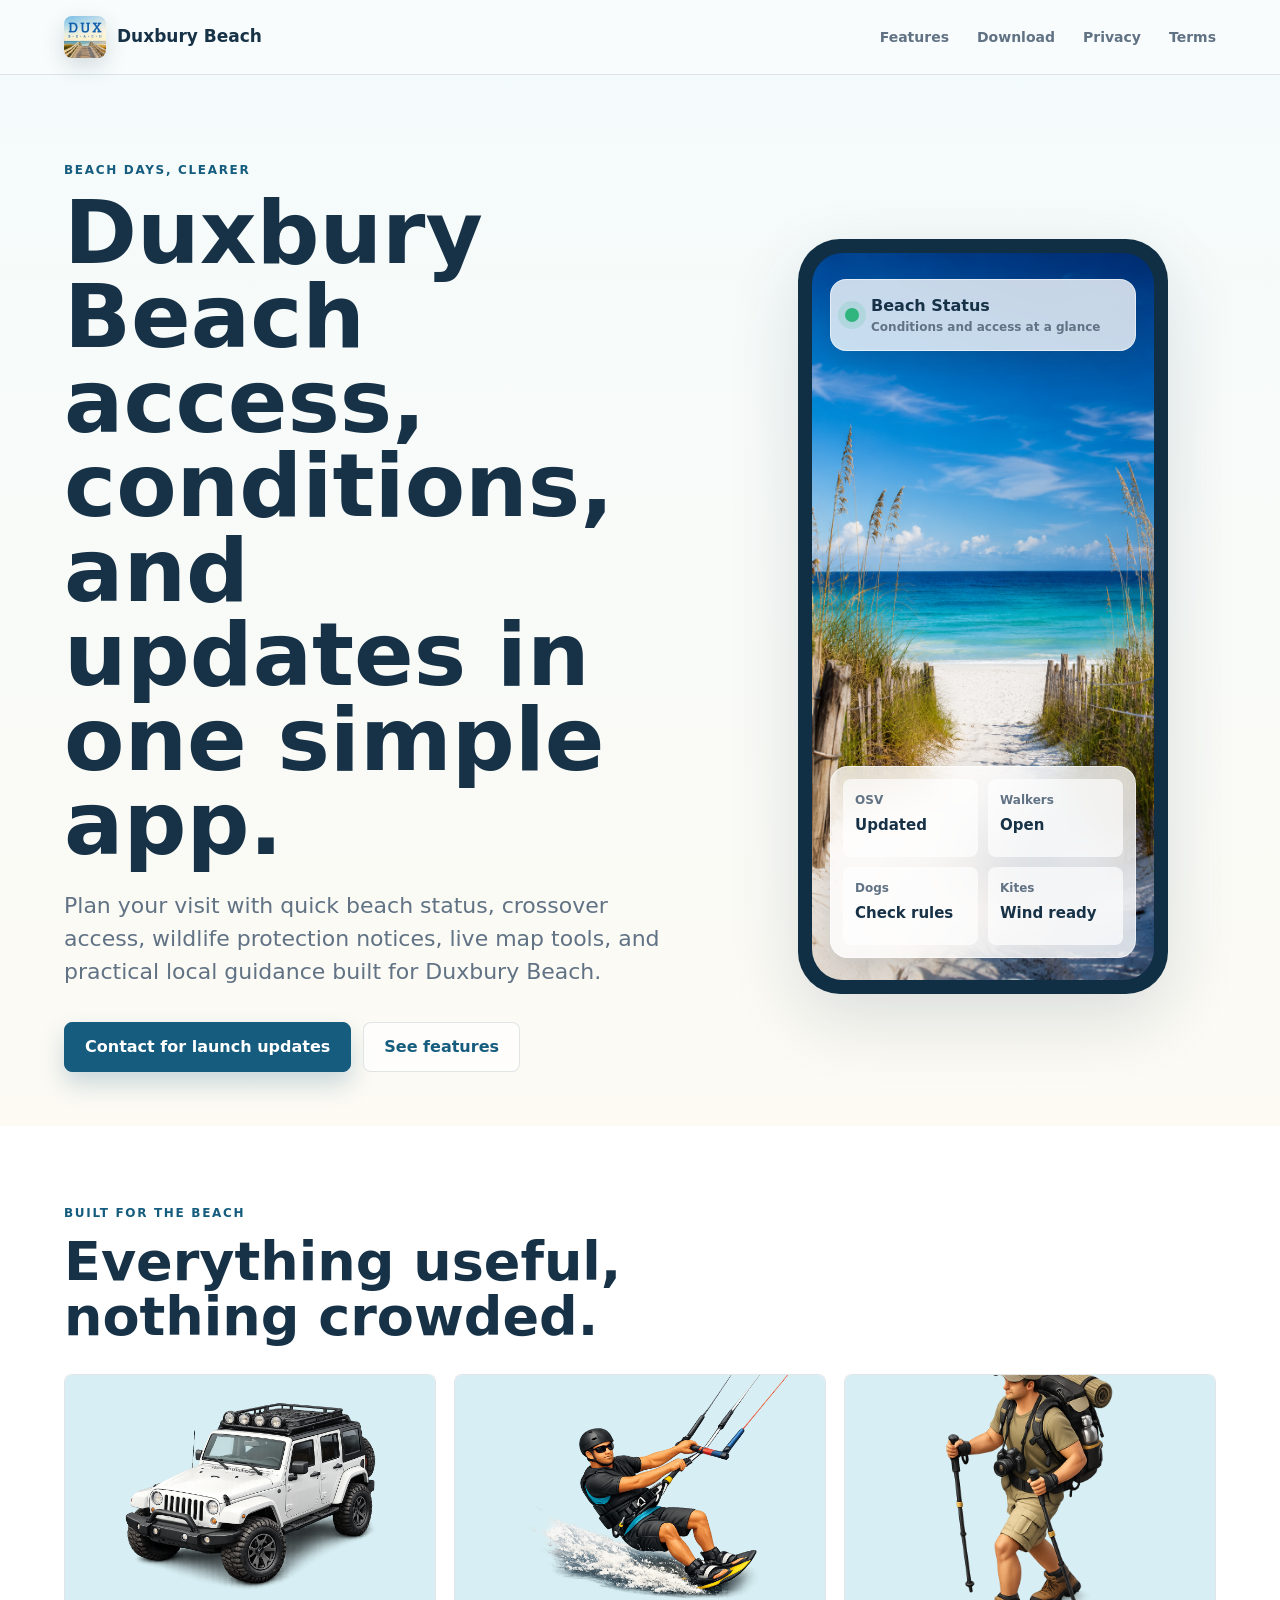
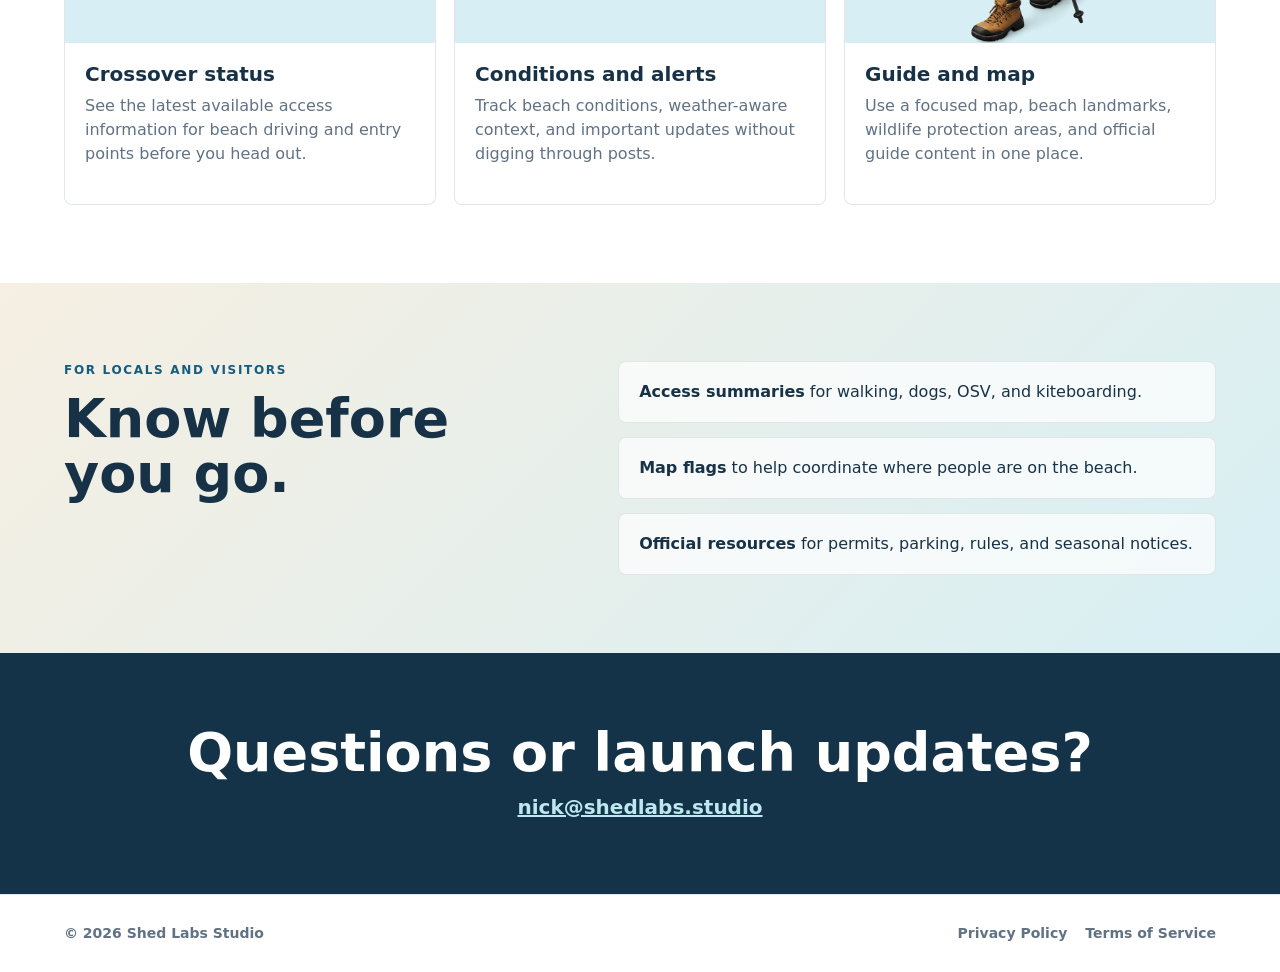
==== index.html @ df53285b "Build Duxbury Beach marketing site" ====
<!doctype html>
<html lang="en">
  <head>
    <meta charset="utf-8">
    <meta name="viewport" content="width=device-width, initial-scale=1">
    <title>Duxbury Beach App</title>
    <meta name="description" content="A clean companion app for Duxbury Beach access, conditions, maps, alerts, and local guidance.">
    <link rel="icon" href="assets/appicon.png">
    <link rel="stylesheet" href="styles.css">
  </head>
  <body>
    <header class="site-header">
      <a class="brand" href="index.html" aria-label="Duxbury Beach App home">
        <img src="assets/appicon.png" alt="" width="42" height="42">
        <span>Duxbury Beach</span>
      </a>
      <nav aria-label="Primary navigation">
        <a href="#features">Features</a>
        <a href="#download">Download</a>
        <a href="privacy.html">Privacy</a>
        <a href="terms.html">Terms</a>
      </nav>
    </header>

    <main>
      <section class="hero">
        <div class="hero-copy">
          <p class="eyebrow">Beach days, clearer</p>
          <h1>Duxbury Beach access, conditions, and updates in one simple app.</h1>
          <p class="hero-text">
            Plan your visit with quick beach status, crossover access, wildlife protection notices,
            live map tools, and practical local guidance built for Duxbury Beach.
          </p>
          <div class="hero-actions" id="download">
            <a class="button primary" href="mailto:nick@shedlabs.studio?subject=Duxbury%20Beach%20App">Contact for launch updates</a>
            <a class="button secondary" href="#features">See features</a>
          </div>
        </div>

        <div class="phone-wrap" aria-label="App preview">
          <div class="phone">
            <div class="phone-screen">
              <img class="phone-bg" src="assets/bg.png" alt="">
              <div class="status-card top">
                <span class="status-dot"></span>
                <div>
                  <strong>Beach Status</strong>
                  <span>Conditions and access at a glance</span>
                </div>
              </div>
              <div class="status-grid">
                <div>
                  <span>OSV</span>
                  <strong>Updated</strong>
                </div>
                <div>
                  <span>Walkers</span>
                  <strong>Open</strong>
                </div>
                <div>
                  <span>Dogs</span>
                  <strong>Check rules</strong>
                </div>
                <div>
                  <span>Kites</span>
                  <strong>Wind ready</strong>
                </div>
              </div>
            </div>
          </div>
        </div>
      </section>

      <section class="feature-band" id="features">
        <div class="section-heading">
          <p class="eyebrow">Built for the beach</p>
          <h2>Everything useful, nothing crowded.</h2>
        </div>
        <div class="features">
          <article class="feature">
            <img src="assets/osv.png" alt="Off-road vehicle near Duxbury Beach">
            <h3>Crossover status</h3>
            <p>See the latest available access information for beach driving and entry points before you head out.</p>
          </article>
          <article class="feature">
            <img src="assets/kiteboarder.png" alt="Kiteboarder on the coast">
            <h3>Conditions and alerts</h3>
            <p>Track beach conditions, weather-aware context, and important updates without digging through posts.</p>
          </article>
          <article class="feature">
            <img src="assets/walker.png" alt="Person walking on the beach">
            <h3>Guide and map</h3>
            <p>Use a focused map, beach landmarks, wildlife protection areas, and official guide content in one place.</p>
          </article>
        </div>
      </section>

      <section class="split-section">
        <div>
          <p class="eyebrow">For locals and visitors</p>
          <h2>Know before you go.</h2>
        </div>
        <div class="info-list">
          <p><strong>Access summaries</strong> for walking, dogs, OSV, and kiteboarding.</p>
          <p><strong>Map flags</strong> to help coordinate where people are on the beach.</p>
          <p><strong>Official resources</strong> for permits, parking, rules, and seasonal notices.</p>
        </div>
      </section>

      <section class="contact-section">
        <h2>Questions or launch updates?</h2>
        <a href="mailto:nick@shedlabs.studio">nick@shedlabs.studio</a>
      </section>
    </main>

    <footer>
      <span>&copy; 2026 Shed Labs Studio</span>
      <div>
        <a href="privacy.html">Privacy Policy</a>
        <a href="terms.html">Terms of Service</a>
      </div>
    </footer>
  </body>
</html>
---- styles.css ----
:root {
  --ink: #173247;
  --muted: #607284;
  --blue: #217aa2;
  --blue-dark: #155c7e;
  --sea: #d7eff4;
  --sand: #f6efe2;
  --white: #ffffff;
  --line: rgba(23, 50, 71, 0.12);
  --shadow: 0 24px 70px rgba(23, 50, 71, 0.14);
}

* {
  box-sizing: border-box;
}

html {
  scroll-behavior: smooth;
}

body {
  margin: 0;
  color: var(--ink);
  background: linear-gradient(180deg, #f4fbfc 0%, #fffaf1 58%, #ffffff 100%);
  font-family: Inter, ui-sans-serif, system-ui, -apple-system, BlinkMacSystemFont, "Segoe UI", sans-serif;
  line-height: 1.5;
}

img {
  display: block;
  max-width: 100%;
}

a {
  color: inherit;
}

.site-header {
  position: sticky;
  top: 0;
  z-index: 10;
  display: flex;
  align-items: center;
  justify-content: space-between;
  gap: 24px;
  padding: 16px clamp(20px, 5vw, 72px);
  background: rgba(248, 252, 252, 0.86);
  border-bottom: 1px solid var(--line);
  backdrop-filter: blur(18px);
}

.brand {
  display: inline-flex;
  align-items: center;
  gap: 11px;
  color: var(--ink);
  font-size: 17px;
  font-weight: 800;
  text-decoration: none;
}

.brand img {
  border-radius: 8px;
  box-shadow: 0 8px 22px rgba(23, 50, 71, 0.16);
}

nav {
  display: flex;
  align-items: center;
  gap: clamp(14px, 2.4vw, 28px);
  color: var(--muted);
  font-size: 14px;
  font-weight: 700;
}

nav a {
  text-decoration: none;
}

nav a:hover {
  color: var(--blue-dark);
}

.hero {
  min-height: calc(100svh - 75px);
  display: grid;
  grid-template-columns: minmax(0, 1.02fr) minmax(320px, 0.78fr);
  align-items: center;
  gap: clamp(34px, 6vw, 92px);
  padding: clamp(40px, 7vw, 86px) clamp(20px, 5vw, 72px) 54px;
  overflow: hidden;
}

.hero-copy {
  max-width: 760px;
}

.eyebrow {
  margin: 0 0 12px;
  color: var(--blue-dark);
  font-size: 12px;
  font-weight: 900;
  letter-spacing: 0.14em;
  text-transform: uppercase;
}

h1,
h2,
h3,
p {
  margin-top: 0;
}

h1 {
  max-width: 760px;
  margin-bottom: 22px;
  font-size: clamp(44px, 7vw, 88px);
  line-height: 0.96;
  letter-spacing: 0;
}

h2 {
  margin-bottom: 18px;
  font-size: clamp(30px, 4.5vw, 54px);
  line-height: 1.02;
  letter-spacing: 0;
}

h3 {
  margin-bottom: 8px;
  font-size: 20px;
  line-height: 1.15;
}

.hero-text {
  max-width: 640px;
  color: var(--muted);
  font-size: clamp(18px, 2vw, 22px);
}

.hero-actions {
  display: flex;
  flex-wrap: wrap;
  gap: 12px;
  margin-top: 34px;
}

.button {
  display: inline-flex;
  align-items: center;
  justify-content: center;
  min-height: 50px;
  padding: 0 20px;
  border: 1px solid var(--line);
  border-radius: 8px;
  font-weight: 850;
  text-decoration: none;
}

.button.primary {
  color: var(--white);
  background: var(--blue-dark);
  border-color: var(--blue-dark);
  box-shadow: 0 12px 24px rgba(21, 92, 126, 0.22);
}

.button.secondary {
  color: var(--blue-dark);
  background: rgba(255, 255, 255, 0.66);
}

.phone-wrap {
  display: flex;
  justify-content: center;
}

.phone {
  width: min(370px, 78vw);
  aspect-ratio: 0.49;
  padding: 13px;
  border: 1px solid rgba(23, 50, 71, 0.18);
  border-radius: 42px;
  background: #102f44;
  box-shadow: var(--shadow);
}

.phone-screen {
  position: relative;
  height: 100%;
  overflow: hidden;
  border-radius: 31px;
  background: #e9f5f7;
}

.phone-bg {
  width: 100%;
  height: 100%;
  object-fit: cover;
}

.status-card,
.status-grid {
  position: absolute;
  left: 18px;
  right: 18px;
  border: 1px solid rgba(255, 255, 255, 0.52);
  background: rgba(255, 255, 255, 0.78);
  backdrop-filter: blur(16px);
  box-shadow: 0 12px 28px rgba(23, 50, 71, 0.16);
}

.status-card {
  top: 26px;
  display: flex;
  align-items: center;
  gap: 12px;
  padding: 14px;
  border-radius: 16px;
}

.status-card strong,
.status-card span {
  display: block;
}

.status-card span {
  color: var(--muted);
  font-size: 12px;
  font-weight: 700;
}

.status-dot {
  flex: 0 0 auto;
  width: 14px;
  height: 14px;
  border-radius: 50%;
  background: #2fb57d;
  box-shadow: 0 0 0 7px rgba(47, 181, 125, 0.14);
}

.status-grid {
  bottom: 22px;
  display: grid;
  grid-template-columns: repeat(2, 1fr);
  gap: 10px;
  padding: 12px;
  border-radius: 18px;
}

.status-grid div {
  min-height: 78px;
  padding: 12px;
  border-radius: 8px;
  background: rgba(255, 255, 255, 0.68);
}

.status-grid span,
.status-grid strong {
  display: block;
}

.status-grid span {
  color: var(--muted);
  font-size: 12px;
  font-weight: 800;
}

.status-grid strong {
  margin-top: 5px;
  font-size: 15px;
}

.feature-band {
  padding: 78px clamp(20px, 5vw, 72px);
  background: var(--white);
}

.section-heading {
  max-width: 720px;
  margin-bottom: 30px;
}

.features {
  display: grid;
  grid-template-columns: repeat(3, minmax(0, 1fr));
  gap: 18px;
}

.feature {
  overflow: hidden;
  border: 1px solid var(--line);
  border-radius: 8px;
  background: var(--white);
}

.feature img {
  width: 100%;
  aspect-ratio: 1.38;
  object-fit: cover;
  background: var(--sea);
}

.feature h3,
.feature p {
  padding-right: 20px;
  padding-left: 20px;
}

.feature h3 {
  padding-top: 20px;
}

.feature p {
  color: var(--muted);
  padding-bottom: 22px;
}

.split-section {
  display: grid;
  grid-template-columns: minmax(0, 0.86fr) minmax(300px, 1fr);
  gap: 40px;
  padding: 78px clamp(20px, 5vw, 72px);
  background: linear-gradient(135deg, var(--sand), var(--sea));
}

.info-list {
  display: grid;
  gap: 14px;
  align-self: center;
}

.info-list p {
  margin: 0;
  padding: 18px 20px;
  border: 1px solid rgba(23, 50, 71, 0.1);
  border-radius: 8px;
  background: rgba(255, 255, 255, 0.7);
}

.contact-section {
  padding: 72px clamp(20px, 5vw, 72px);
  text-align: center;
  background: #143348;
  color: var(--white);
}

.contact-section h2 {
  margin-bottom: 12px;
}

.contact-section a {
  color: #bde8f0;
  font-size: 20px;
  font-weight: 850;
}

footer {
  display: flex;
  align-items: center;
  justify-content: space-between;
  gap: 20px;
  padding: 28px clamp(20px, 5vw, 72px);
  color: var(--muted);
  font-size: 14px;
  font-weight: 650;
  background: var(--white);
  border-top: 1px solid var(--line);
}

footer div {
  display: flex;
  gap: 18px;
}

footer a {
  text-decoration: none;
}

.legal-page {
  padding: 54px clamp(20px, 5vw, 72px) 84px;
}

.legal-content {
  max-width: 850px;
  margin: 0 auto;
  padding: clamp(28px, 5vw, 54px);
  border: 1px solid var(--line);
  border-radius: 8px;
  background: rgba(255, 255, 255, 0.78);
  box-shadow: 0 18px 60px rgba(23, 50, 71, 0.08);
}

.legal-content h1 {
  margin-bottom: 20px;
  font-size: clamp(38px, 6vw, 64px);
}

.legal-content h2 {
  margin-top: 34px;
  margin-bottom: 10px;
  font-size: 24px;
}

.legal-content p {
  color: var(--muted);
}

.legal-content a {
  color: var(--blue-dark);
  font-weight: 800;
}

@media (max-width: 880px) {
  .site-header,
  footer {
    align-items: flex-start;
    flex-direction: column;
  }

  nav {
    flex-wrap: wrap;
  }

  .hero,
  .split-section {
    grid-template-columns: 1fr;
  }

  .hero {
    min-height: auto;
    padding-top: 44px;
  }

  .phone-wrap {
    justify-content: flex-start;
  }

  .features {
    grid-template-columns: 1fr;
  }
}

@media (max-width: 520px) {
  .site-header {
    position: static;
  }

  nav {
    gap: 12px 16px;
  }

  h1 {
    font-size: 42px;
  }

  .button {
    width: 100%;
  }

  .phone {
    width: min(330px, 100%);
  }

  footer div {
    flex-direction: column;
    gap: 8px;
  }
}
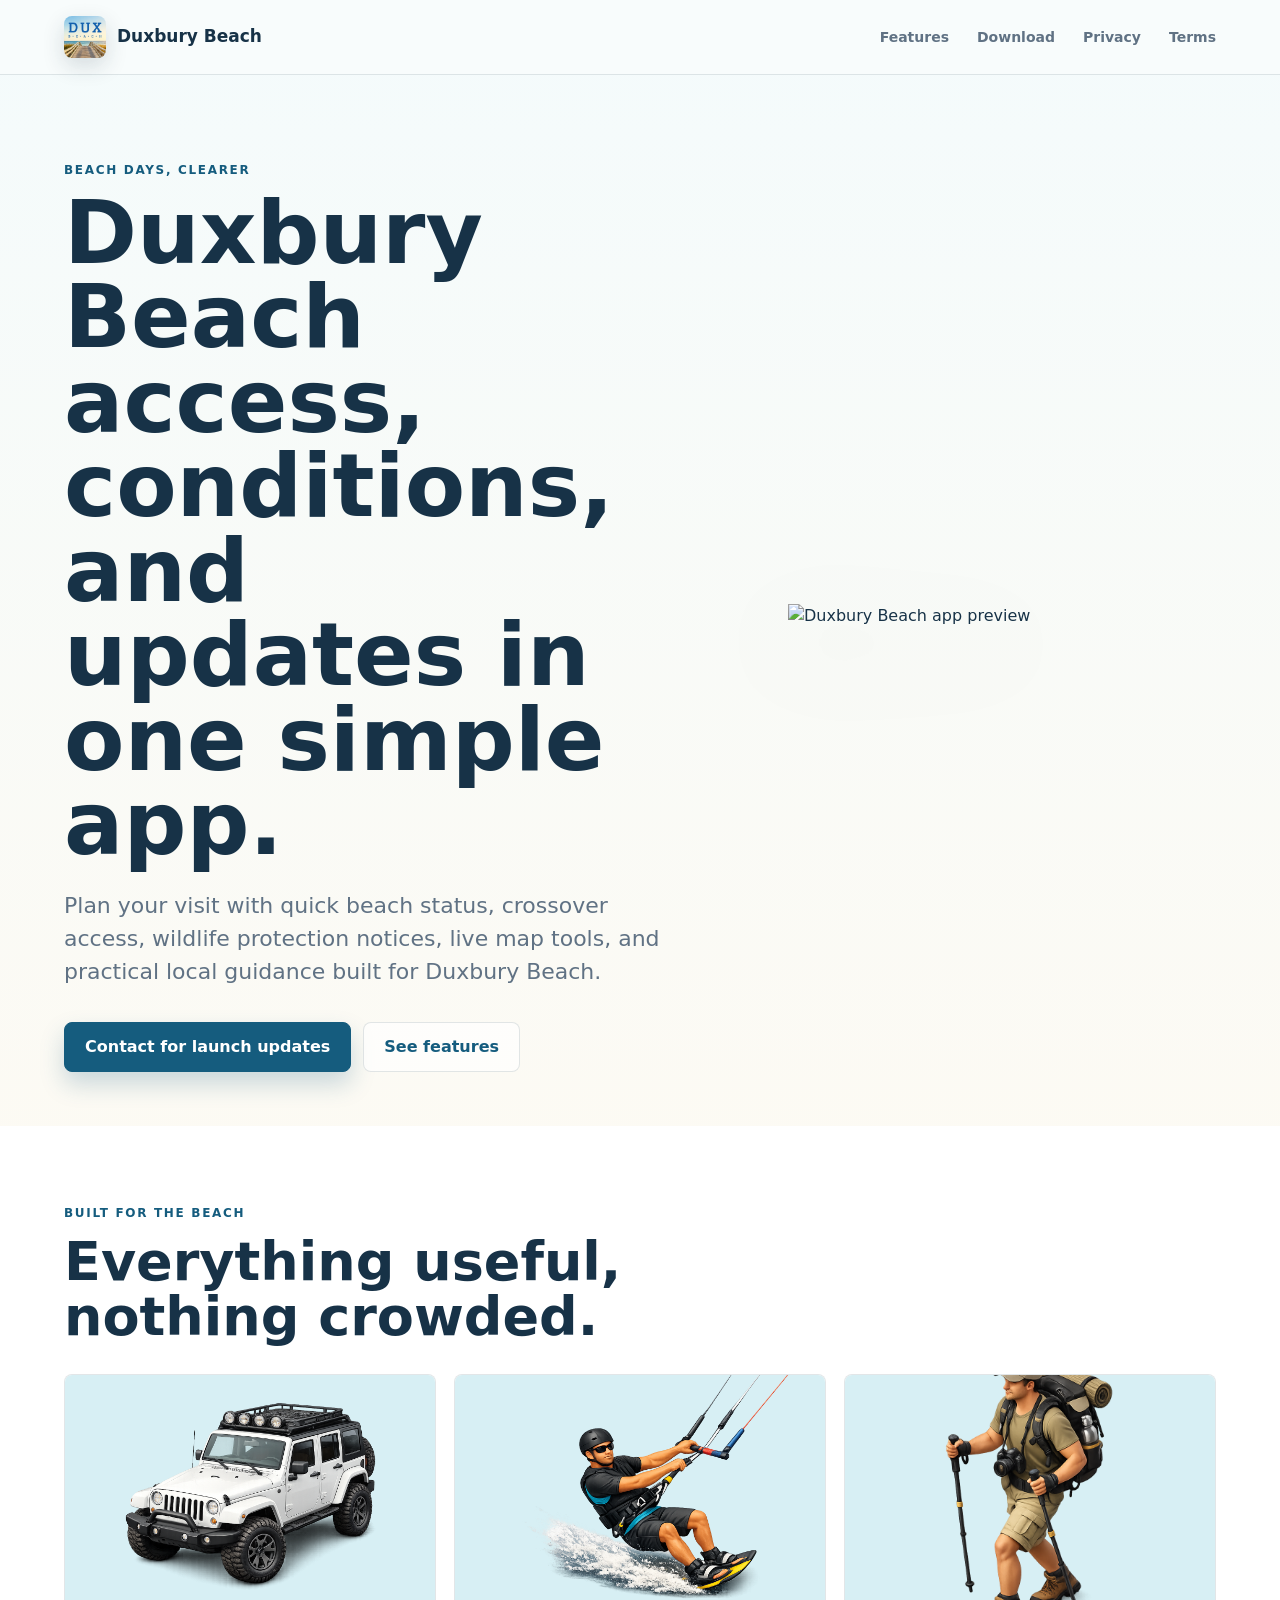
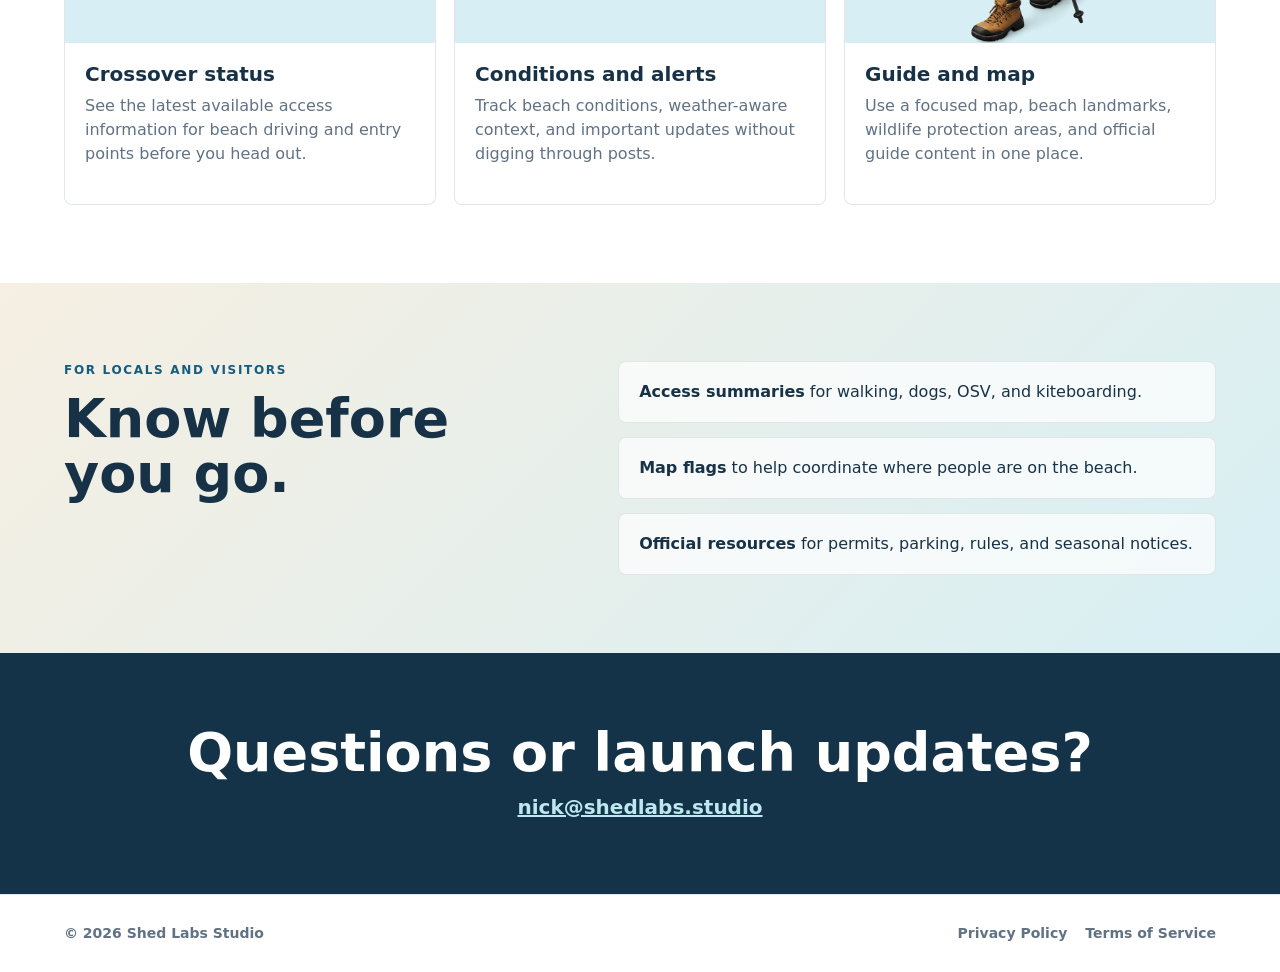
==== commit 6861d4e5: "Use supplied phone hero image" ====
--- a/index.html
+++ b/index.html
@@ -38,36 +38,7 @@
         </div>
 
         <div class="phone-wrap" aria-label="App preview">
-          <div class="phone">
-            <div class="phone-screen">
-              <img class="phone-bg" src="assets/bg.png" alt="">
-              <div class="status-card top">
-                <span class="status-dot"></span>
-                <div>
-                  <strong>Beach Status</strong>
-                  <span>Conditions and access at a glance</span>
-                </div>
-              </div>
-              <div class="status-grid">
-                <div>
-                  <span>OSV</span>
-                  <strong>Updated</strong>
-                </div>
-                <div>
-                  <span>Walkers</span>
-                  <strong>Open</strong>
-                </div>
-                <div>
-                  <span>Dogs</span>
-                  <strong>Check rules</strong>
-                </div>
-                <div>
-                  <span>Kites</span>
-                  <strong>Wind ready</strong>
-                </div>
-              </div>
-            </div>
-          </div>
+          <img class="hero-phone" src="assets/sitephone.png" alt="Duxbury Beach app preview">
         </div>
       </section>
 
--- a/styles.css
+++ b/styles.css
@@ -174,100 +174,10 @@
   justify-content: center;
 }
 
-.phone {
-  width: min(370px, 78vw);
-  aspect-ratio: 0.49;
-  padding: 13px;
-  border: 1px solid rgba(23, 50, 71, 0.18);
-  border-radius: 42px;
-  background: #102f44;
-  box-shadow: var(--shadow);
-}
-
-.phone-screen {
-  position: relative;
-  height: 100%;
-  overflow: hidden;
-  border-radius: 31px;
-  background: #e9f5f7;
-}
-
-.phone-bg {
-  width: 100%;
-  height: 100%;
-  object-fit: cover;
-}
-
-.status-card,
-.status-grid {
-  position: absolute;
-  left: 18px;
-  right: 18px;
-  border: 1px solid rgba(255, 255, 255, 0.52);
-  background: rgba(255, 255, 255, 0.78);
-  backdrop-filter: blur(16px);
-  box-shadow: 0 12px 28px rgba(23, 50, 71, 0.16);
-}
-
-.status-card {
-  top: 26px;
-  display: flex;
-  align-items: center;
-  gap: 12px;
-  padding: 14px;
-  border-radius: 16px;
-}
-
-.status-card strong,
-.status-card span {
-  display: block;
-}
-
-.status-card span {
-  color: var(--muted);
-  font-size: 12px;
-  font-weight: 700;
-}
-
-.status-dot {
-  flex: 0 0 auto;
-  width: 14px;
-  height: 14px;
-  border-radius: 50%;
-  background: #2fb57d;
-  box-shadow: 0 0 0 7px rgba(47, 181, 125, 0.14);
-}
-
-.status-grid {
-  bottom: 22px;
-  display: grid;
-  grid-template-columns: repeat(2, 1fr);
-  gap: 10px;
-  padding: 12px;
-  border-radius: 18px;
-}
-
-.status-grid div {
-  min-height: 78px;
-  padding: 12px;
-  border-radius: 8px;
-  background: rgba(255, 255, 255, 0.68);
-}
-
-.status-grid span,
-.status-grid strong {
-  display: block;
-}
-
-.status-grid span {
-  color: var(--muted);
-  font-size: 12px;
-  font-weight: 800;
-}
-
-.status-grid strong {
-  margin-top: 5px;
-  font-size: 15px;
+.hero-phone {
+  width: min(390px, 82vw);
+  height: auto;
+  filter: drop-shadow(0 28px 55px rgba(23, 50, 71, 0.22));
 }
 
 .feature-band {
@@ -457,7 +367,7 @@
     width: 100%;
   }
 
-  .phone {
+  .hero-phone {
     width: min(330px, 100%);
   }
 
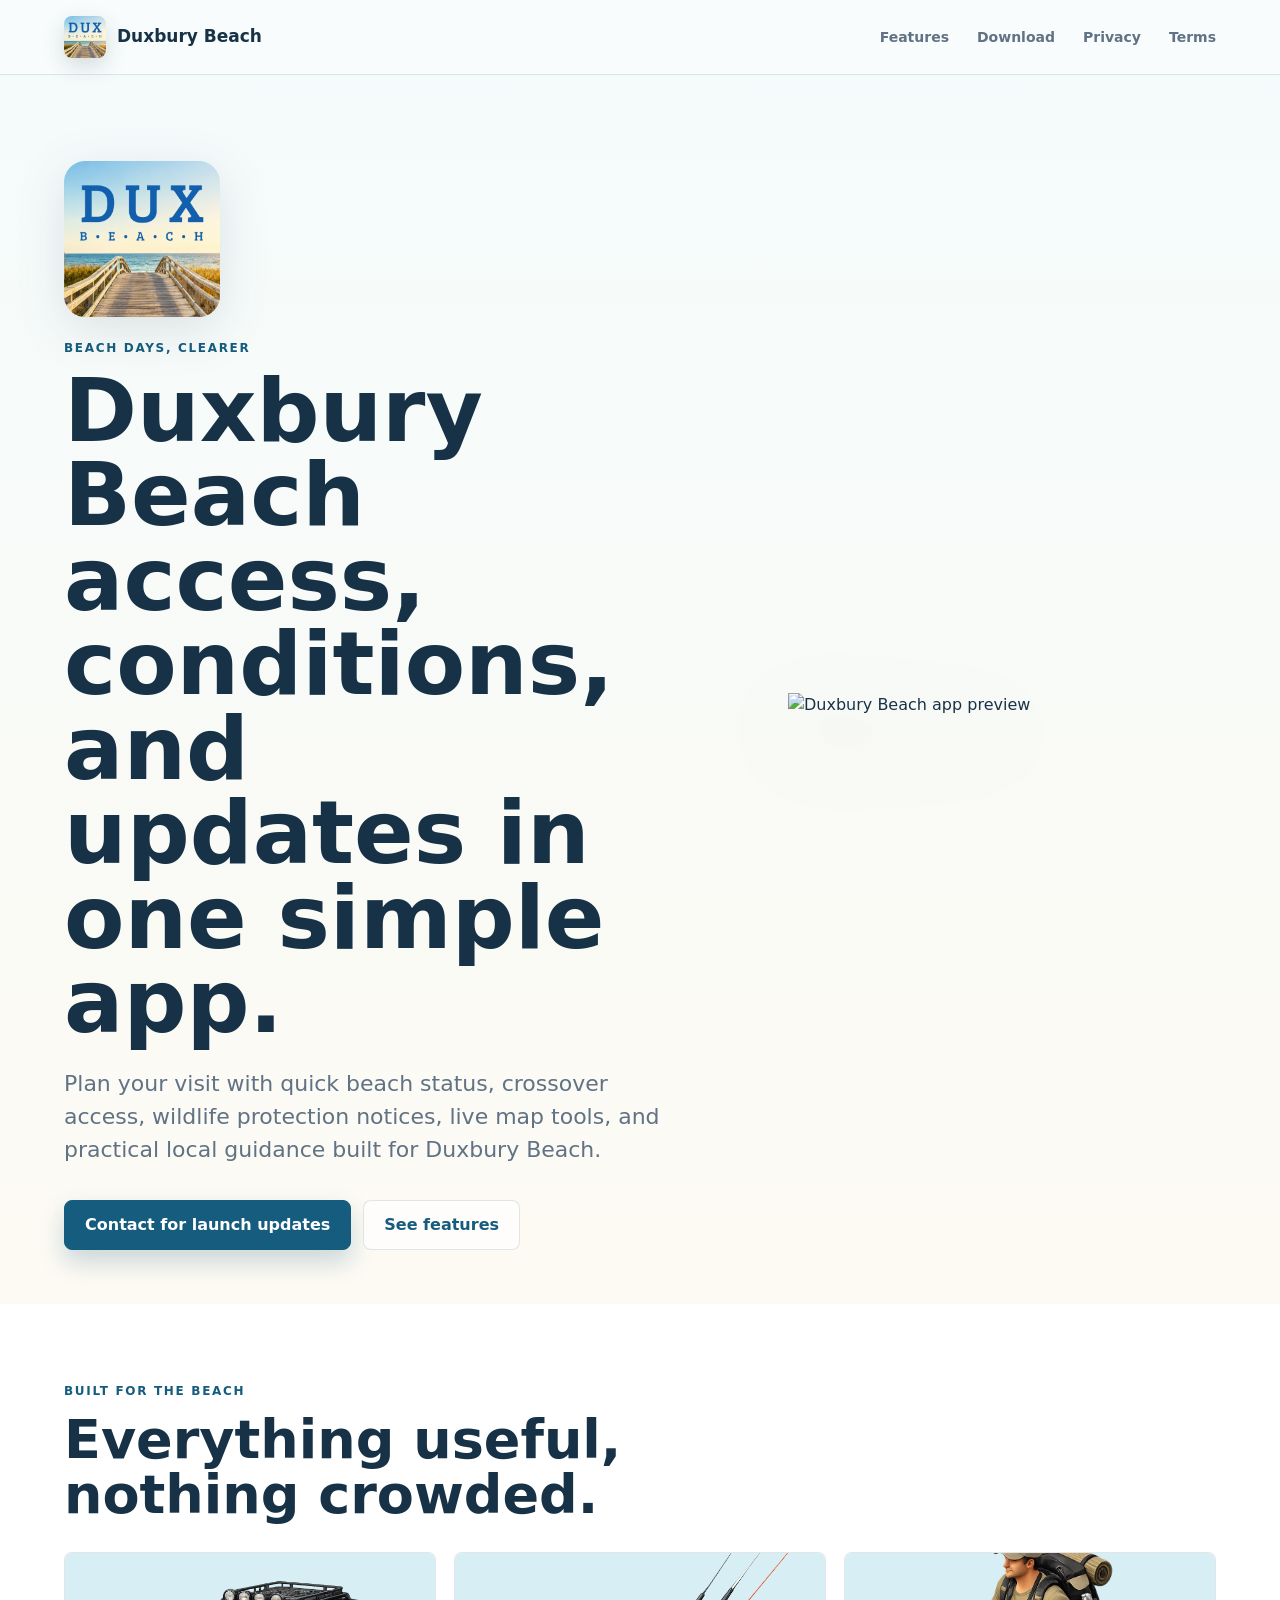
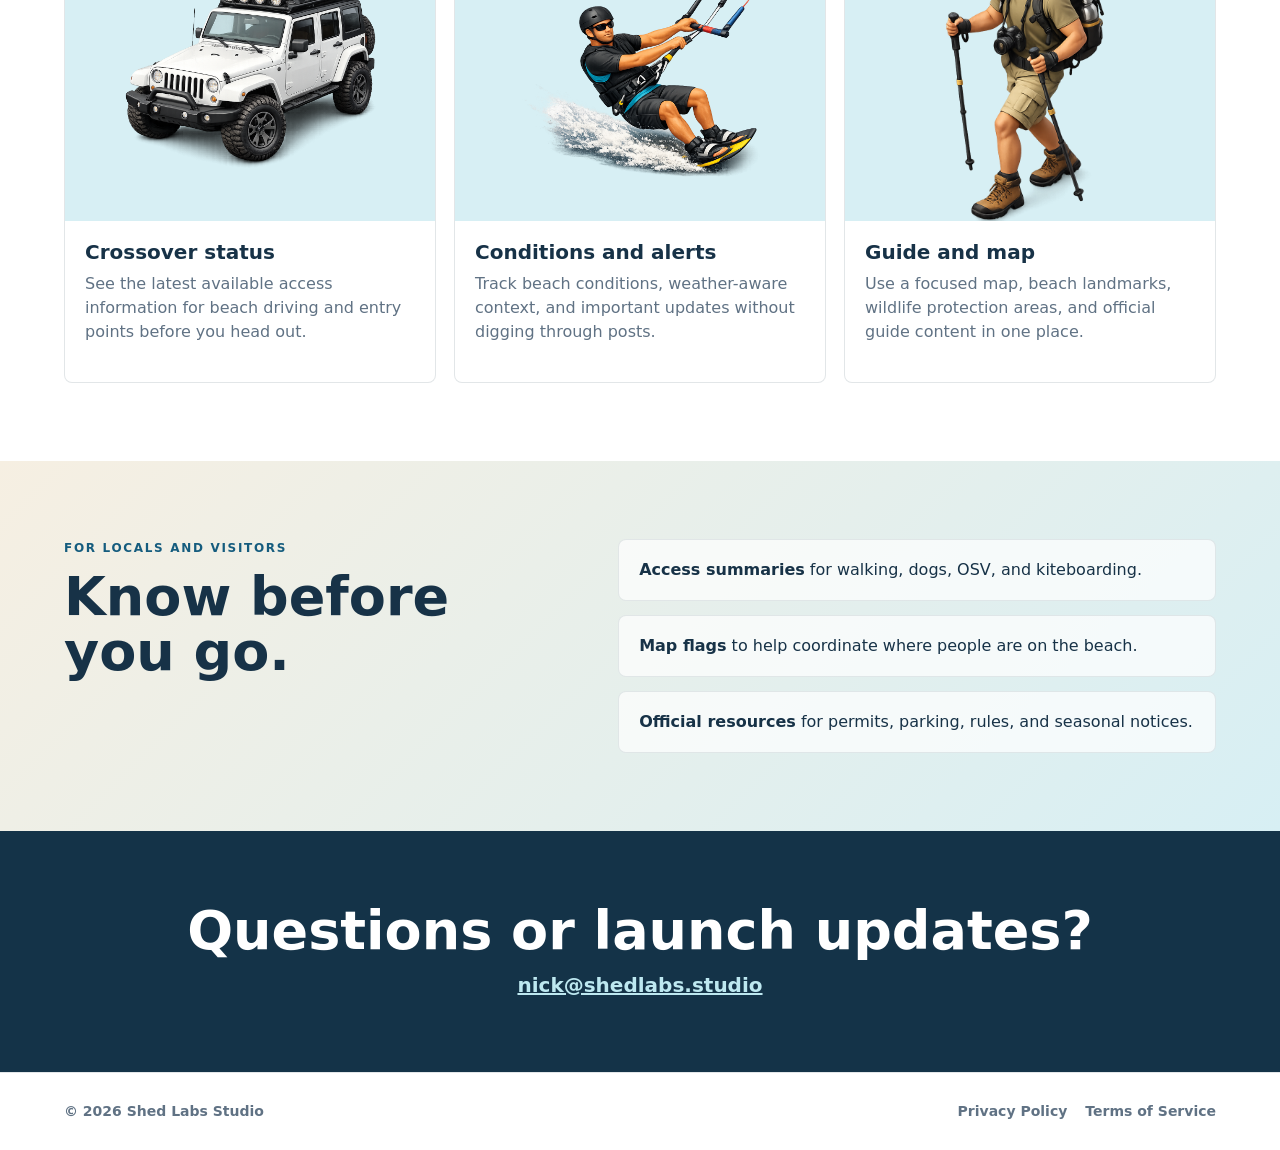
==== commit 041839c6: "Add logo to hero section" ====
--- a/index.html
+++ b/index.html
@@ -25,6 +25,7 @@
     <main>
       <section class="hero">
         <div class="hero-copy">
+          <img class="hero-logo" src="assets/logo.png" alt="Duxbury Beach">
           <p class="eyebrow">Beach days, clearer</p>
           <h1>Duxbury Beach access, conditions, and updates in one simple app.</h1>
           <p class="hero-text">
--- a/styles.css
+++ b/styles.css
@@ -95,6 +95,13 @@
   max-width: 760px;
 }
 
+.hero-logo {
+  width: clamp(104px, 16vw, 156px);
+  height: auto;
+  margin-bottom: 22px;
+  filter: drop-shadow(0 12px 24px rgba(23, 50, 71, 0.12));
+}
+
 .eyebrow {
   margin: 0 0 12px;
   color: var(--blue-dark);
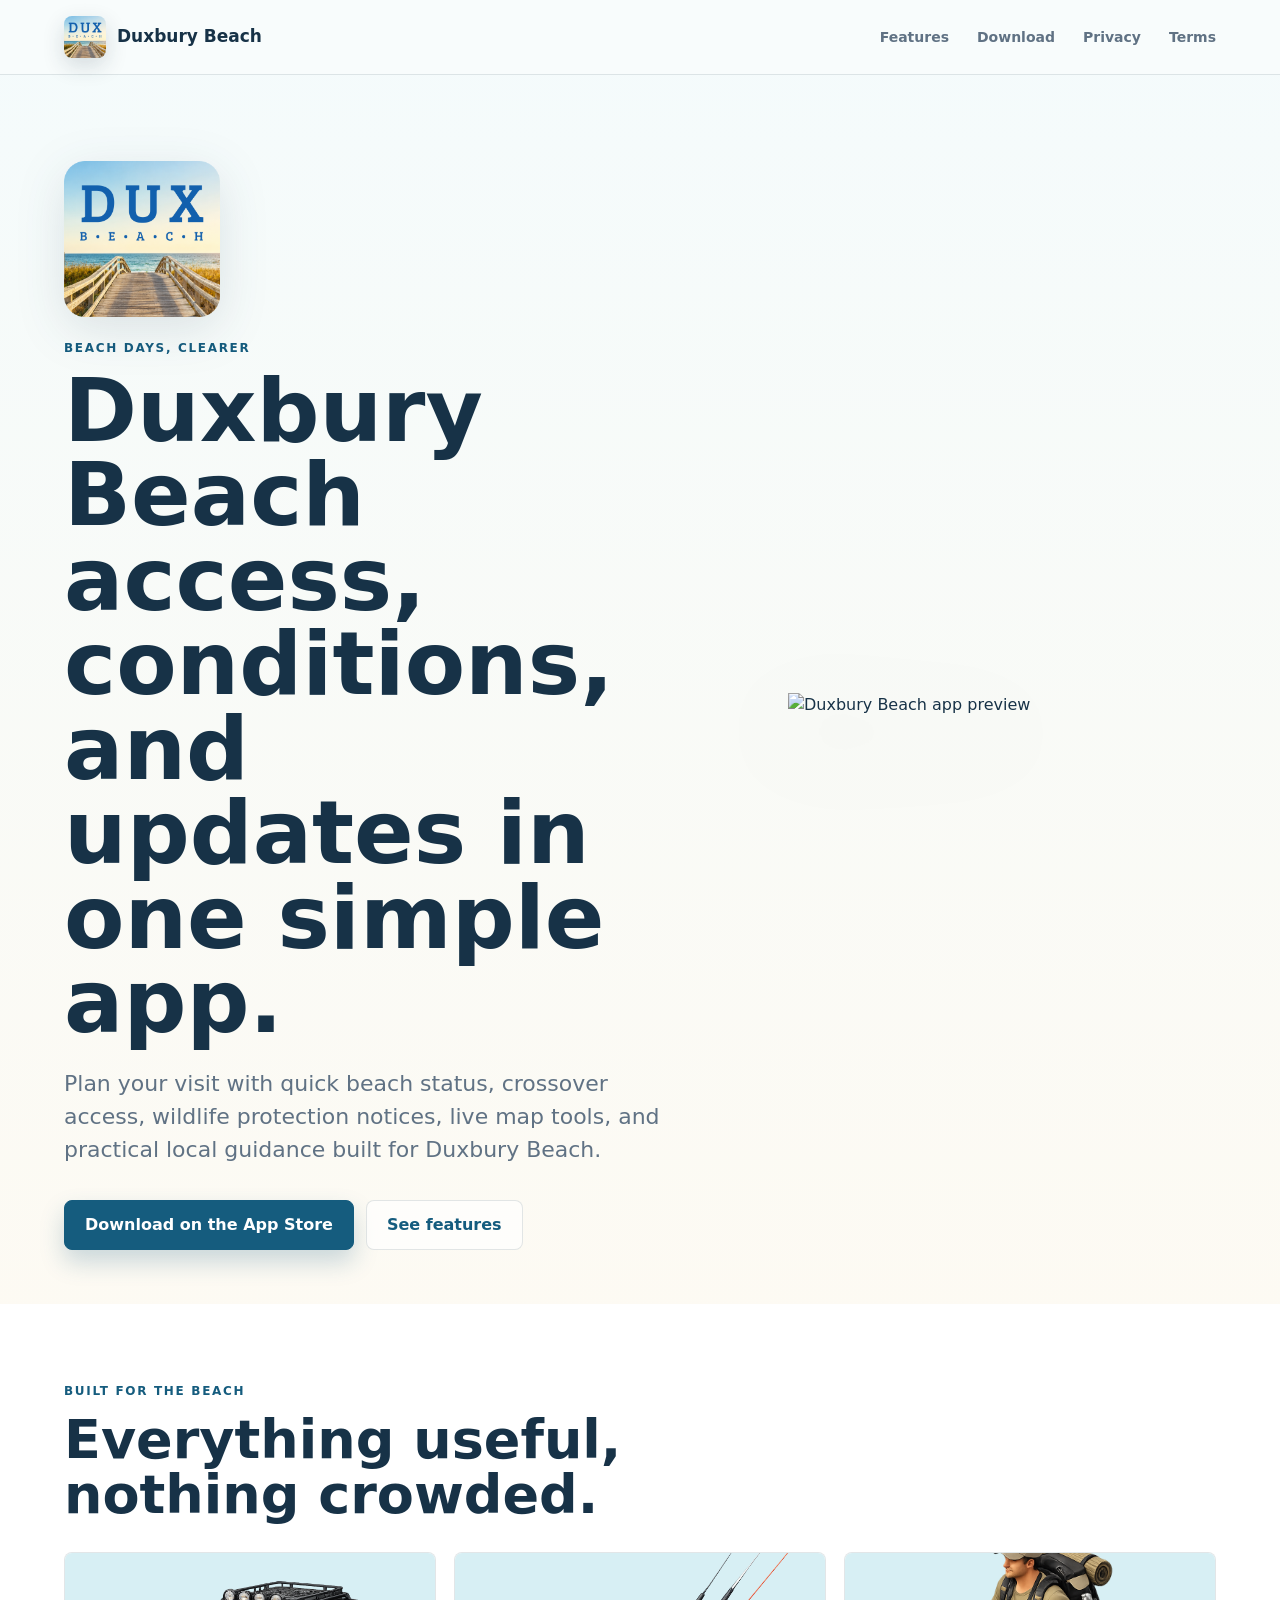
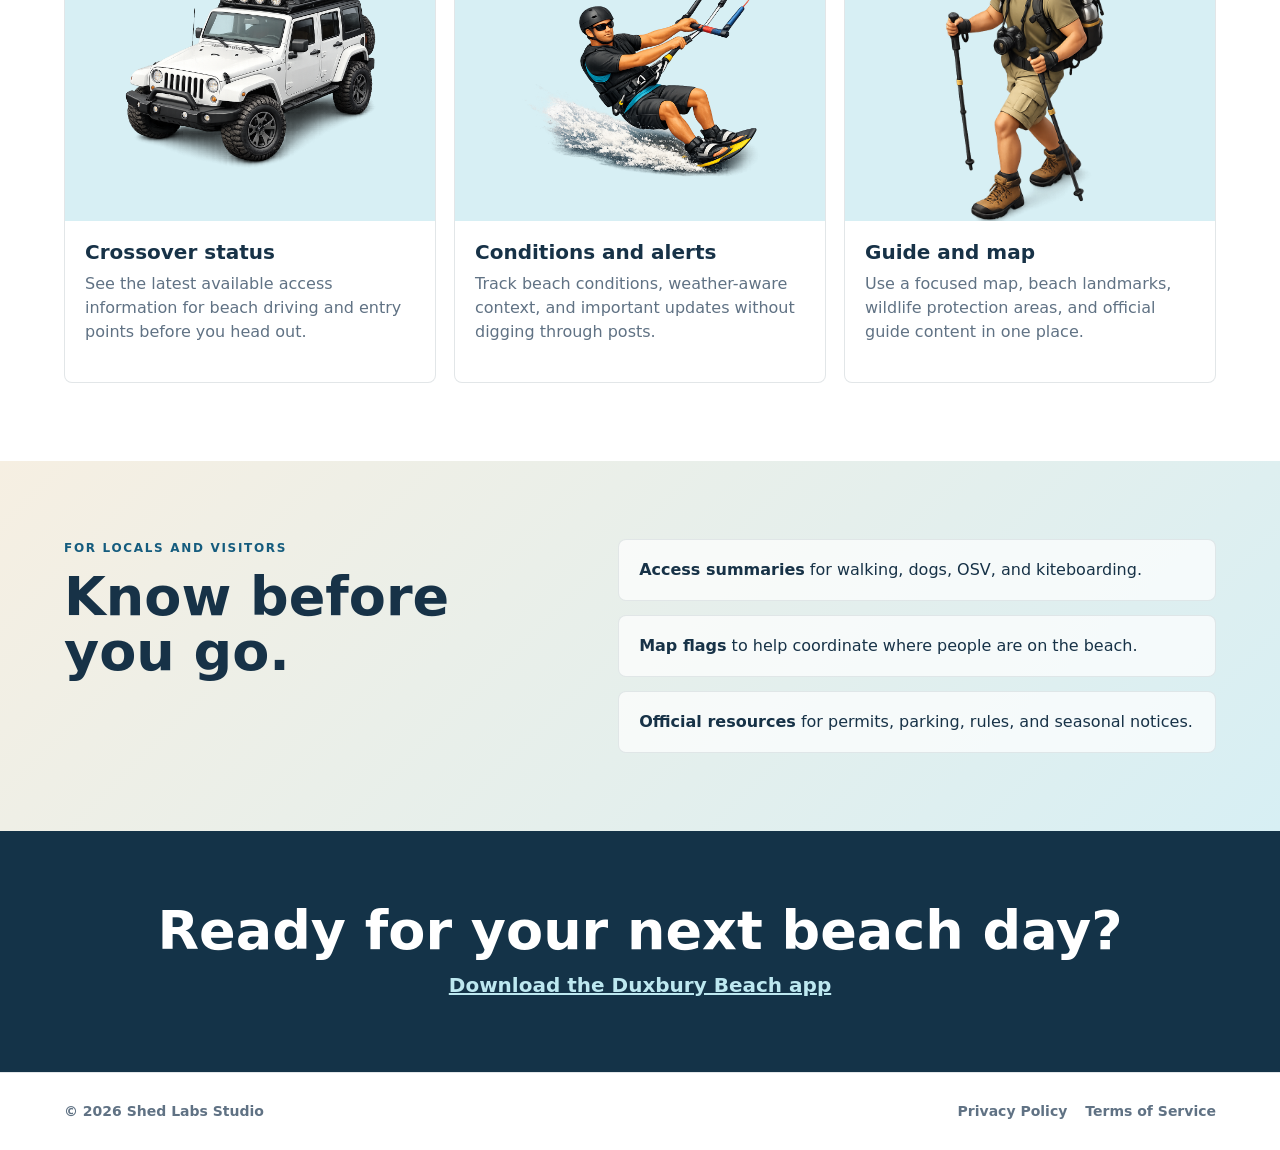
==== commit 8e03e69f: "Link CTAs to App Store" ====
--- a/index.html
+++ b/index.html
@@ -6,6 +6,15 @@
     <title>Duxbury Beach App</title>
     <meta name="description" content="A clean companion app for Duxbury Beach access, conditions, maps, alerts, and local guidance.">
     <link rel="icon" href="assets/appicon.png">
+    <!-- Google tag (gtag.js) -->
+    <script async src="https://www.googletagmanager.com/gtag/js?id=G-XZE31BQK3G"></script>
+    <script>
+      window.dataLayer = window.dataLayer || [];
+      function gtag(){dataLayer.push(arguments);}
+      gtag('js', new Date());
+
+      gtag('config', 'G-XZE31BQK3G');
+    </script>
     <link rel="stylesheet" href="styles.css">
   </head>
   <body>
@@ -16,7 +25,7 @@
       </a>
       <nav aria-label="Primary navigation">
         <a href="#features">Features</a>
-        <a href="#download">Download</a>
+        <a href="https://apps.apple.com/pl/app/duxbury-beach/id6773416666">Download</a>
         <a href="privacy.html">Privacy</a>
         <a href="terms.html">Terms</a>
       </nav>
@@ -33,7 +42,7 @@
             live map tools, and practical local guidance built for Duxbury Beach.
           </p>
           <div class="hero-actions" id="download">
-            <a class="button primary" href="mailto:nick@shedlabs.studio?subject=Duxbury%20Beach%20App">Contact for launch updates</a>
+            <a class="button primary" href="https://apps.apple.com/pl/app/duxbury-beach/id6773416666">Download on the App Store</a>
             <a class="button secondary" href="#features">See features</a>
           </div>
         </div>
@@ -80,8 +89,8 @@
       </section>
 
       <section class="contact-section">
-        <h2>Questions or launch updates?</h2>
-        <a href="mailto:nick@shedlabs.studio">nick@shedlabs.studio</a>
+        <h2>Ready for your next beach day?</h2>
+        <a href="https://apps.apple.com/pl/app/duxbury-beach/id6773416666">Download the Duxbury Beach app</a>
       </section>
     </main>
 
